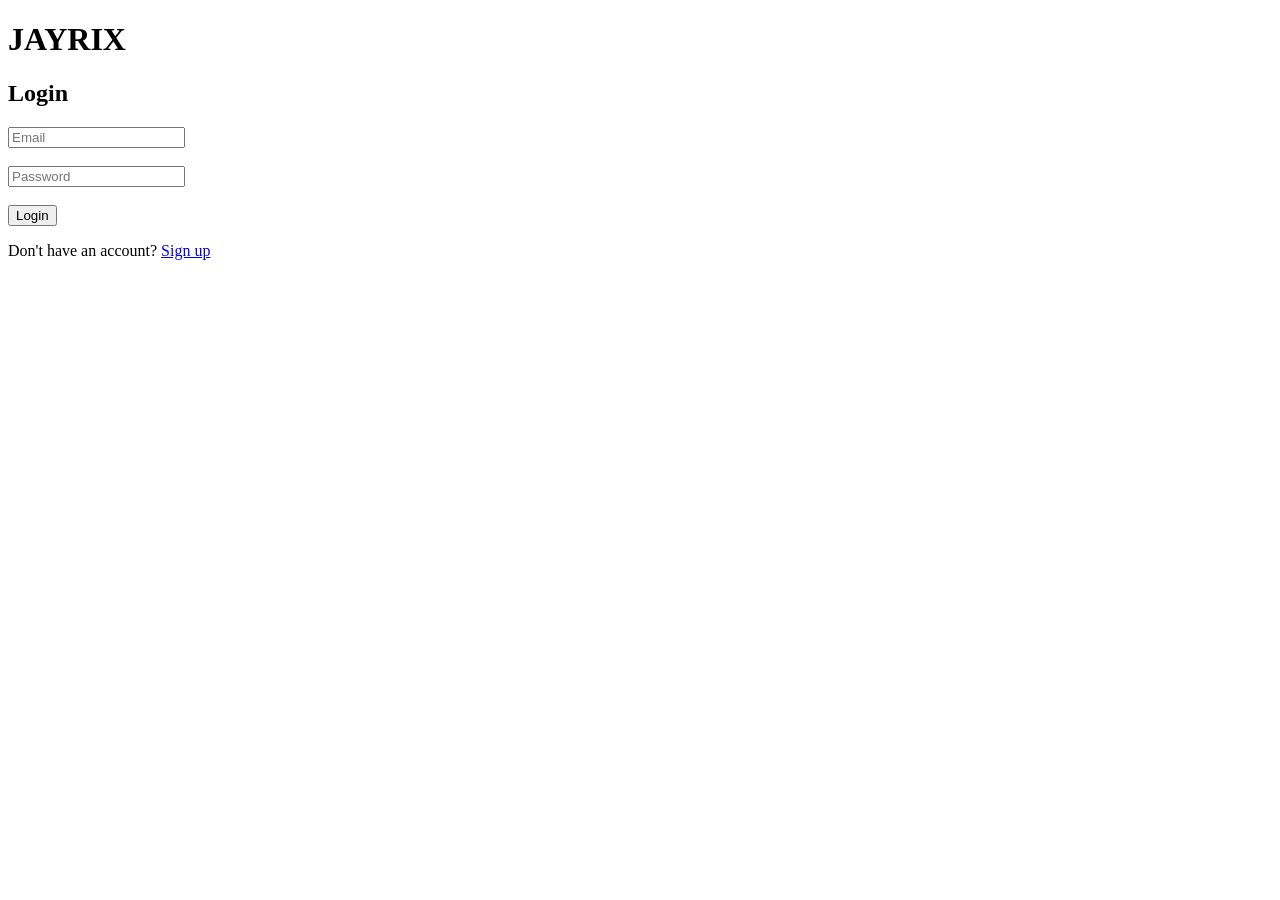
==== login.html @ 2dfade21 "Add login.html for user authentication" ====
<!DOCTYPE html>
<html>
<head>
    <title>JAYRIX Login</title>
</head>
<body>

    <h1>JAYRIX</h1>

    <h2>Login</h2>

    <input type="email" placeholder="Email">
    <br><br>

    <input type="password" placeholder="Password">
    <br><br>

    <button>Login</button>

    <p>
        Don't have an account?
        <a href="signup.html">Sign up</a>
    </p>

</body>
</html>
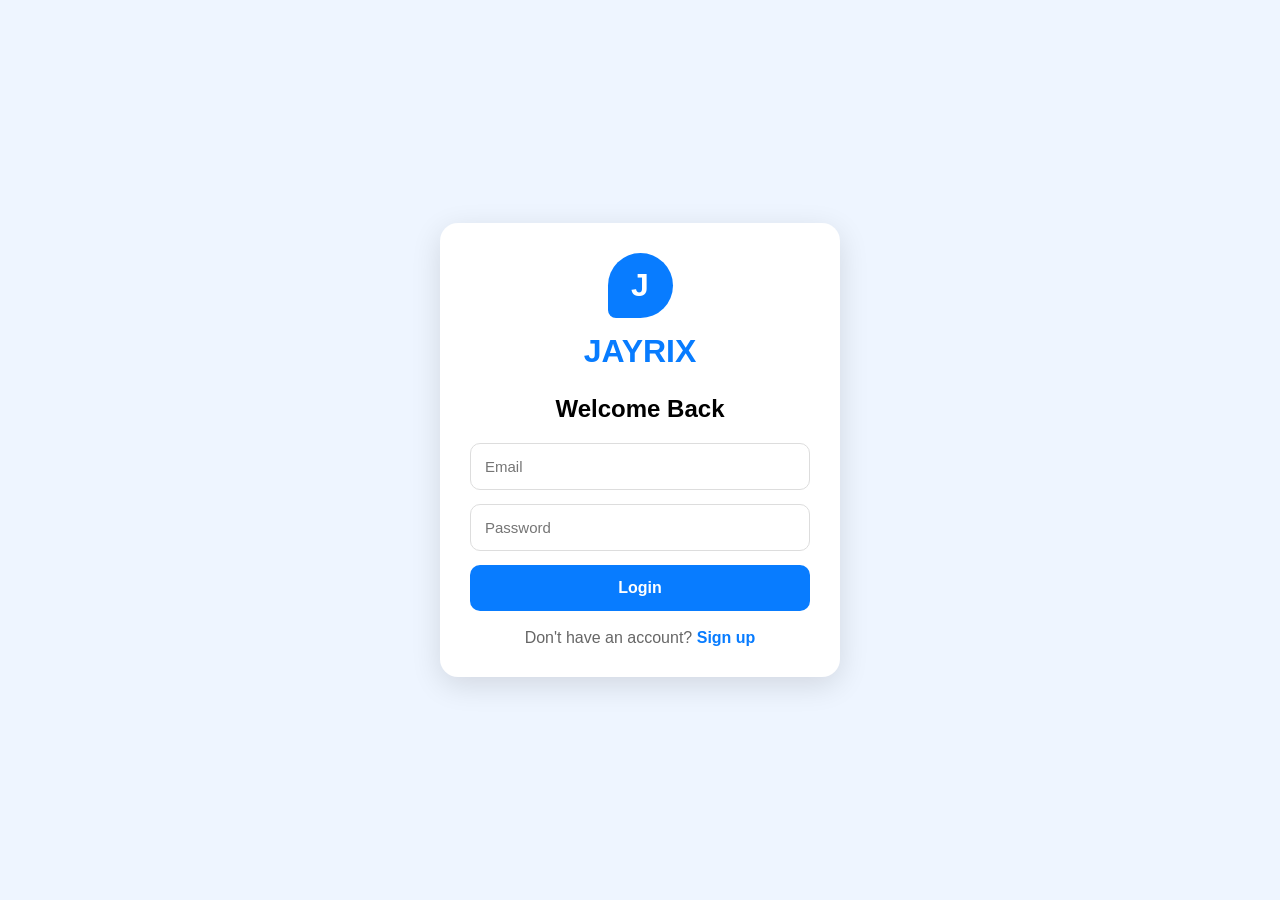
==== commit a4ffcbe3: "Revise login page structure and content" ====
--- a/login.html
+++ b/login.html
@@ -1,26 +1,48 @@
 <!DOCTYPE html>
-<html>
+<html lang="en">
 <head>
-    <title>JAYRIX Login</title>
+    <meta charset="UTF-8">
+    <meta name="viewport" content="width=device-width, initial-scale=1.0">
+    <title>JAYRIX - Login</title>
+    <link rel="stylesheet" href="style.css">
 </head>
+
 <body>
+
+<div class="auth-container">
+
+    <div class="logo">J</div>
 
     <h1>JAYRIX</h1>
 
-    <h2>Login</h2>
+    <h2>Welcome Back</h2>
 
-    <input type="email" placeholder="Email">
-    <br><br>
+    <form>
 
-    <input type="password" placeholder="Password">
-    <br><br>
+        <input
+            type="email"
+            placeholder="Email"
+            required
+        >
 
-    <button>Login</button>
+        <input
+            type="password"
+            placeholder="Password"
+            required
+        >
+
+        <button type="submit">
+            Login
+        </button>
+
+    </form>
 
     <p>
         Don't have an account?
         <a href="signup.html">Sign up</a>
     </p>
 
+</div>
+
 </body>
 </html>
--- a/style.css
+++ b/style.css
@@ -0,0 +1,90 @@
+* {
+    box-sizing: border-box;
+    margin: 0;
+    padding: 0;
+    font-family: Arial, sans-serif;
+}
+
+body {
+    min-height: 100vh;
+    background: #eef5ff;
+    display: flex;
+    align-items: center;
+    justify-content: center;
+}
+
+.auth-container {
+    width: 90%;
+    max-width: 400px;
+    background: white;
+    padding: 30px;
+    border-radius: 18px;
+    box-shadow: 0 8px 30px rgba(0, 0, 0, 0.12);
+}
+
+.logo {
+    width: 65px;
+    height: 65px;
+    margin: 0 auto 15px;
+    background: #087cff;
+    color: white;
+    border-radius: 50% 50% 50% 8px;
+    display: flex;
+    align-items: center;
+    justify-content: center;
+    font-size: 32px;
+    font-weight: bold;
+}
+
+h1 {
+    text-align: center;
+    color: #087cff;
+    margin-bottom: 25px;
+}
+
+h2 {
+    text-align: center;
+    margin-bottom: 20px;
+}
+
+input {
+    width: 100%;
+    padding: 14px;
+    margin-bottom: 14px;
+    border: 1px solid #ddd;
+    border-radius: 10px;
+    outline: none;
+    font-size: 15px;
+}
+
+input:focus {
+    border-color: #087cff;
+}
+
+button {
+    width: 100%;
+    padding: 14px;
+    border: none;
+    border-radius: 10px;
+    background: #087cff;
+    color: white;
+    font-size: 16px;
+    font-weight: bold;
+    cursor: pointer;
+}
+
+button:active {
+    transform: scale(0.98);
+}
+
+p {
+    text-align: center;
+    margin-top: 18px;
+    color: #666;
+}
+
+a {
+    color: #087cff;
+    text-decoration: none;
+    font-weight: bold;
+}
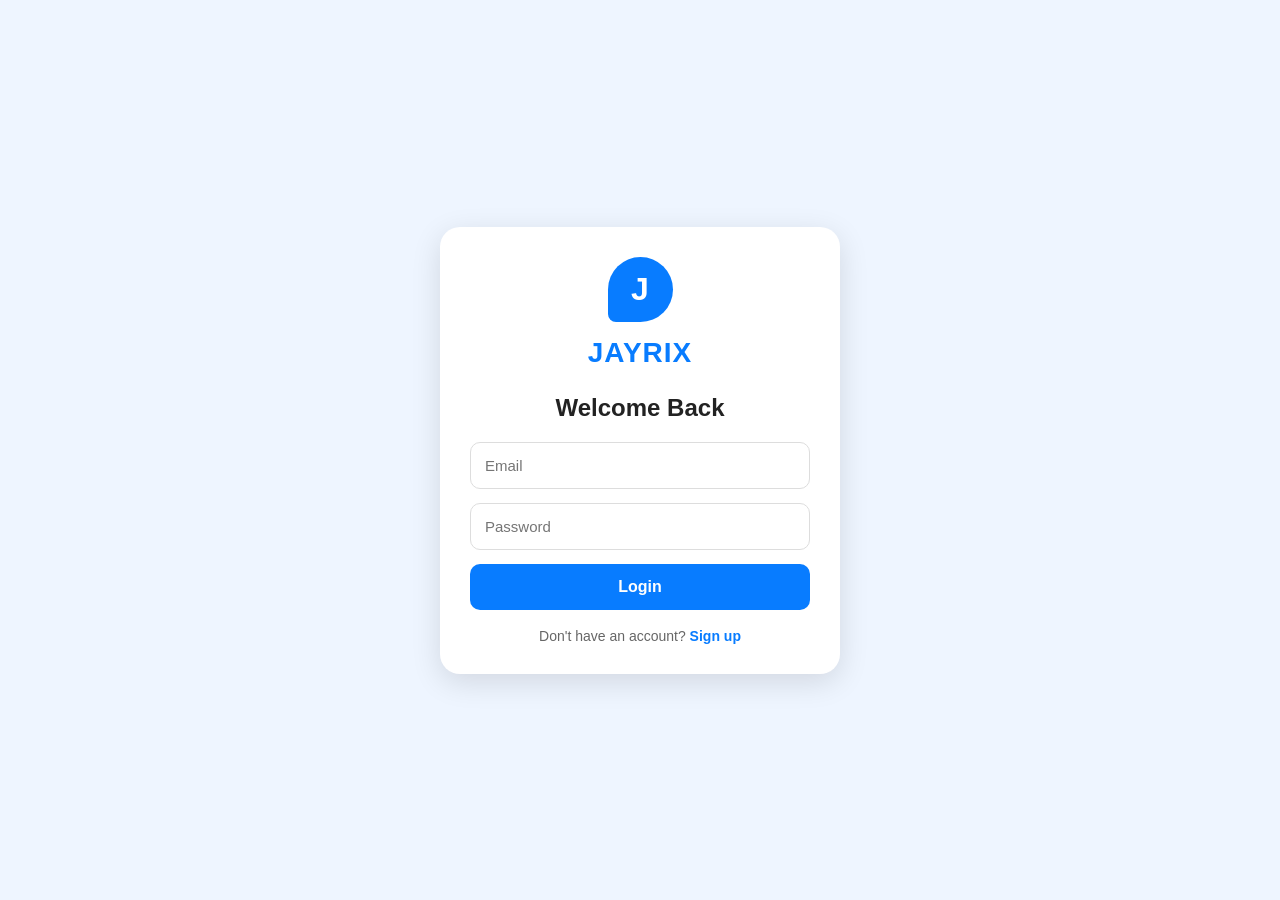
==== commit 85ec3cf3: "Implement login form with API call Added login form functionality with API integration for user auth" ====
--- a/login.html
+++ b/login.html
@@ -3,7 +3,9 @@
 <head>
     <meta charset="UTF-8">
     <meta name="viewport" content="width=device-width, initial-scale=1.0">
+
     <title>JAYRIX - Login</title>
+
     <link rel="stylesheet" href="style.css">
 </head>
 
@@ -17,16 +19,18 @@
 
     <h2>Welcome Back</h2>
 
-    <form>
+    <form id="loginForm">
 
         <input
             type="email"
+            id="email"
             placeholder="Email"
             required
         >
 
         <input
             type="password"
+            id="password"
             placeholder="Password"
             required
         >
@@ -37,6 +41,8 @@
 
     </form>
 
+    <p id="message"></p>
+
     <p>
         Don't have an account?
         <a href="signup.html">Sign up</a>
@@ -44,5 +50,84 @@
 
 </div>
 
+
+<script>
+
+document
+.getElementById("loginForm")
+.addEventListener("submit", async function(event) {
+
+    event.preventDefault();
+
+    const email =
+        document.getElementById("email").value.trim();
+
+    const password =
+        document.getElementById("password").value;
+
+    const message =
+        document.getElementById("message");
+
+
+    try {
+
+        const response = await fetch("/api/login", {
+
+            method: "POST",
+
+            headers: {
+                "Content-Type": "application/json"
+            },
+
+            body: JSON.stringify({
+
+                email: email,
+                password: password
+
+            })
+
+        });
+
+
+        const data = await response.json();
+
+
+        if (data.success) {
+
+            message.textContent =
+                "Login successful!";
+
+            message.style.color = "#1683ff";
+
+
+            setTimeout(function() {
+
+                window.location.href =
+                    "index.html";
+
+            }, 800);
+
+        } else {
+
+            message.textContent =
+                data.message;
+
+            message.style.color = "#ff4d6d";
+
+        }
+
+    } catch (error) {
+
+        message.textContent =
+            "Unable to connect to JAYRIX.";
+
+        message.style.color = "#ff4d6d";
+
+    }
+
+});
+
+</script>
+
 </body>
 </html>
--- a/style.css
+++ b/style.css
@@ -18,7 +18,7 @@
     max-width: 400px;
     background: white;
     padding: 30px;
-    border-radius: 18px;
+    border-radius: 20px;
     box-shadow: 0 8px 30px rgba(0, 0, 0, 0.12);
 }
 
@@ -39,11 +39,14 @@
 h1 {
     text-align: center;
     color: #087cff;
+    font-size: 28px;
     margin-bottom: 25px;
+    letter-spacing: 1px;
 }
 
 h2 {
     text-align: center;
+    color: #222;
     margin-bottom: 20px;
 }
 
@@ -59,6 +62,7 @@
 
 input:focus {
     border-color: #087cff;
+    box-shadow: 0 0 0 2px rgba(8, 124, 255, 0.1);
 }
 
 button {
@@ -81,6 +85,7 @@
     text-align: center;
     margin-top: 18px;
     color: #666;
+    font-size: 14px;
 }
 
 a {
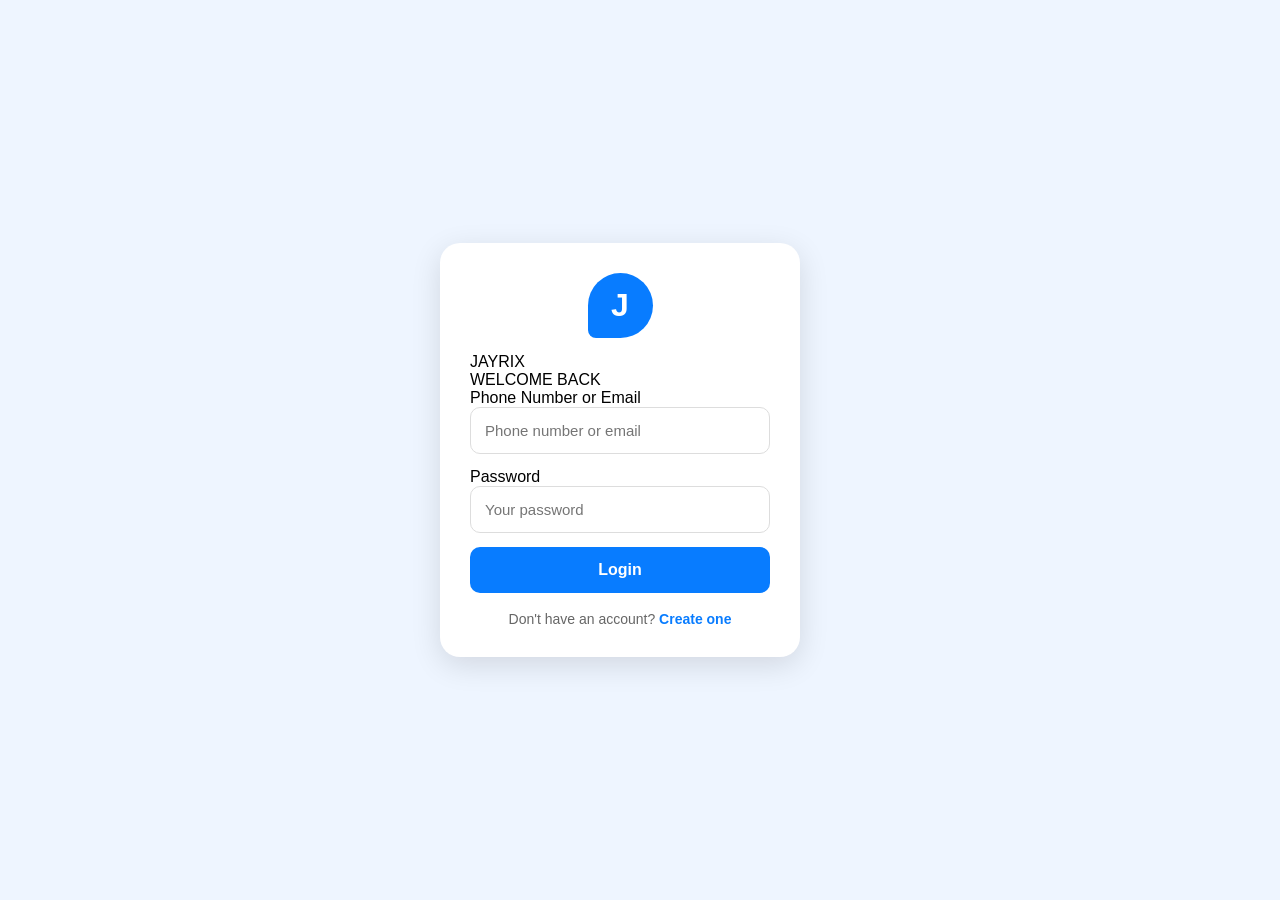
==== commit 8593b4e7: "Refactor login page structure and script" ====
--- a/login.html
+++ b/login.html
@@ -1,133 +1,263 @@
 <!DOCTYPE html>
 <html lang="en">
+
 <head>
-    <meta charset="UTF-8">
-    <meta name="viewport" content="width=device-width, initial-scale=1.0">
-
-    <title>JAYRIX - Login</title>
-
-    <link rel="stylesheet" href="style.css">
+
+<meta charset="UTF-8">
+
+<meta
+    name="viewport"
+    content="width=device-width, initial-scale=1.0"
+>
+
+<title>JAYRIX - Login</title>
+
+<link rel="stylesheet" href="style.css">
+
 </head>
 
+
 <body>
 
-<div class="auth-container">
-
-    <div class="logo">J</div>
-
-    <h1>JAYRIX</h1>
-
-    <h2>Welcome Back</h2>
-
-    <form id="loginForm">
-
-        <input
-            type="email"
-            id="email"
-            placeholder="Email"
-            required
-        >
-
-        <input
-            type="password"
-            id="password"
-            placeholder="Password"
-            required
-        >
-
-        <button type="submit">
-            Login
-        </button>
-
-    </form>
-
-    <p id="message"></p>
-
-    <p>
-        Don't have an account?
-        <a href="signup.html">Sign up</a>
-    </p>
+
+<div class="auth-page">
+
+
+    <div class="auth-glow glow-one"></div>
+    <div class="auth-glow glow-two"></div>
+
+
+    <div class="auth-container">
+
+
+        <div class="logo">
+            J
+        </div>
+
+
+        <div class="brand">
+            JAYRIX
+        </div>
+
+
+        <div class="subtitle">
+            WELCOME BACK
+        </div>
+
+
+        <form id="loginForm">
+
+
+            <label>
+                Phone Number or Email
+            </label>
+
+            <input
+                type="text"
+                id="identifier"
+                placeholder="Phone number or email"
+                autocomplete="username"
+                required
+            >
+
+
+            <label>
+                Password
+            </label>
+
+            <input
+                type="password"
+                id="password"
+                placeholder="Your password"
+                autocomplete="current-password"
+                required
+            >
+
+
+            <button
+                type="submit"
+                id="loginButton"
+            >
+                Login
+            </button>
+
+
+        </form>
+
+
+        <div
+            id="message"
+            class="message"
+        ></div>
+
+
+        <p class="switch">
+
+            Don't have an account?
+
+            <a href="signup.html">
+                Create one
+            </a>
+
+        </p>
+
+
+    </div>
+
 
 </div>
 
 
 <script>
 
-document
-.getElementById("loginForm")
-.addEventListener("submit", async function(event) {
-
-    event.preventDefault();
-
-    const email =
-        document.getElementById("email").value.trim();
-
-    const password =
-        document.getElementById("password").value;
-
-    const message =
-        document.getElementById("message");
-
-
-    try {
-
-        const response = await fetch("/api/login", {
-
-            method: "POST",
-
-            headers: {
-                "Content-Type": "application/json"
-            },
-
-            body: JSON.stringify({
-
-                email: email,
-                password: password
-
-            })
-
-        });
-
-
-        const data = await response.json();
-
-
-        if (data.success) {
-
-            message.textContent =
-                "Login successful!";
-
-            message.style.color = "#1683ff";
-
-
-            setTimeout(function() {
-
-                window.location.href =
-                    "index.html";
-
-            }, 800);
-
-        } else {
-
-            message.textContent =
-                data.message;
-
-            message.style.color = "#ff4d6d";
+const form =
+    document.getElementById(
+        "loginForm"
+    );
+
+
+const button =
+    document.getElementById(
+        "loginButton"
+    );
+
+
+const message =
+    document.getElementById(
+        "message"
+    );
+
+
+form.addEventListener(
+    "submit",
+    async function(event) {
+
+        event.preventDefault();
+
+
+        const identifier =
+            document
+            .getElementById("identifier")
+            .value
+            .trim();
+
+
+        const password =
+            document
+            .getElementById("password")
+            .value;
+
+
+        message.textContent = "";
+
+
+        button.disabled = true;
+
+        button.textContent =
+            "Logging in...";
+
+
+        try {
+
+            const response =
+                await fetch(
+                    "/api/login",
+                    {
+
+                        method: "POST",
+
+                        headers: {
+                            "Content-Type":
+                                "application/json"
+                        },
+
+                        body:
+                            JSON.stringify({
+
+                                identifier:
+                                    identifier,
+
+                                password:
+                                    password
+
+                            })
+
+                    }
+                );
+
+
+            const data =
+                await response.json();
+
+
+            if (data.success) {
+
+                showMessage(
+                    "Login successful!",
+                    "success"
+                );
+
+
+                setTimeout(
+                    function() {
+
+                        window.location.href =
+                            "index.html";
+
+                    },
+                    700
+                );
+
+
+            } else {
+
+                showMessage(
+                    data.message ||
+                    "Login failed.",
+                    "error"
+                );
+
+                button.disabled = false;
+
+                button.textContent =
+                    "Login";
+
+            }
+
+
+        } catch (error) {
+
+            showMessage(
+                "Unable to connect to JAYRIX.",
+                "error"
+            );
+
+            button.disabled = false;
+
+            button.textContent =
+                "Login";
 
         }
 
-    } catch (error) {
-
-        message.textContent =
-            "Unable to connect to JAYRIX.";
-
-        message.style.color = "#ff4d6d";
-
     }
-
-});
+);
+
+
+function showMessage(
+    text,
+    type
+) {
+
+    message.textContent = text;
+
+    message.className =
+        "message " + type;
+
+}
 
 </script>
 
+
 </body>
+
 </html>
